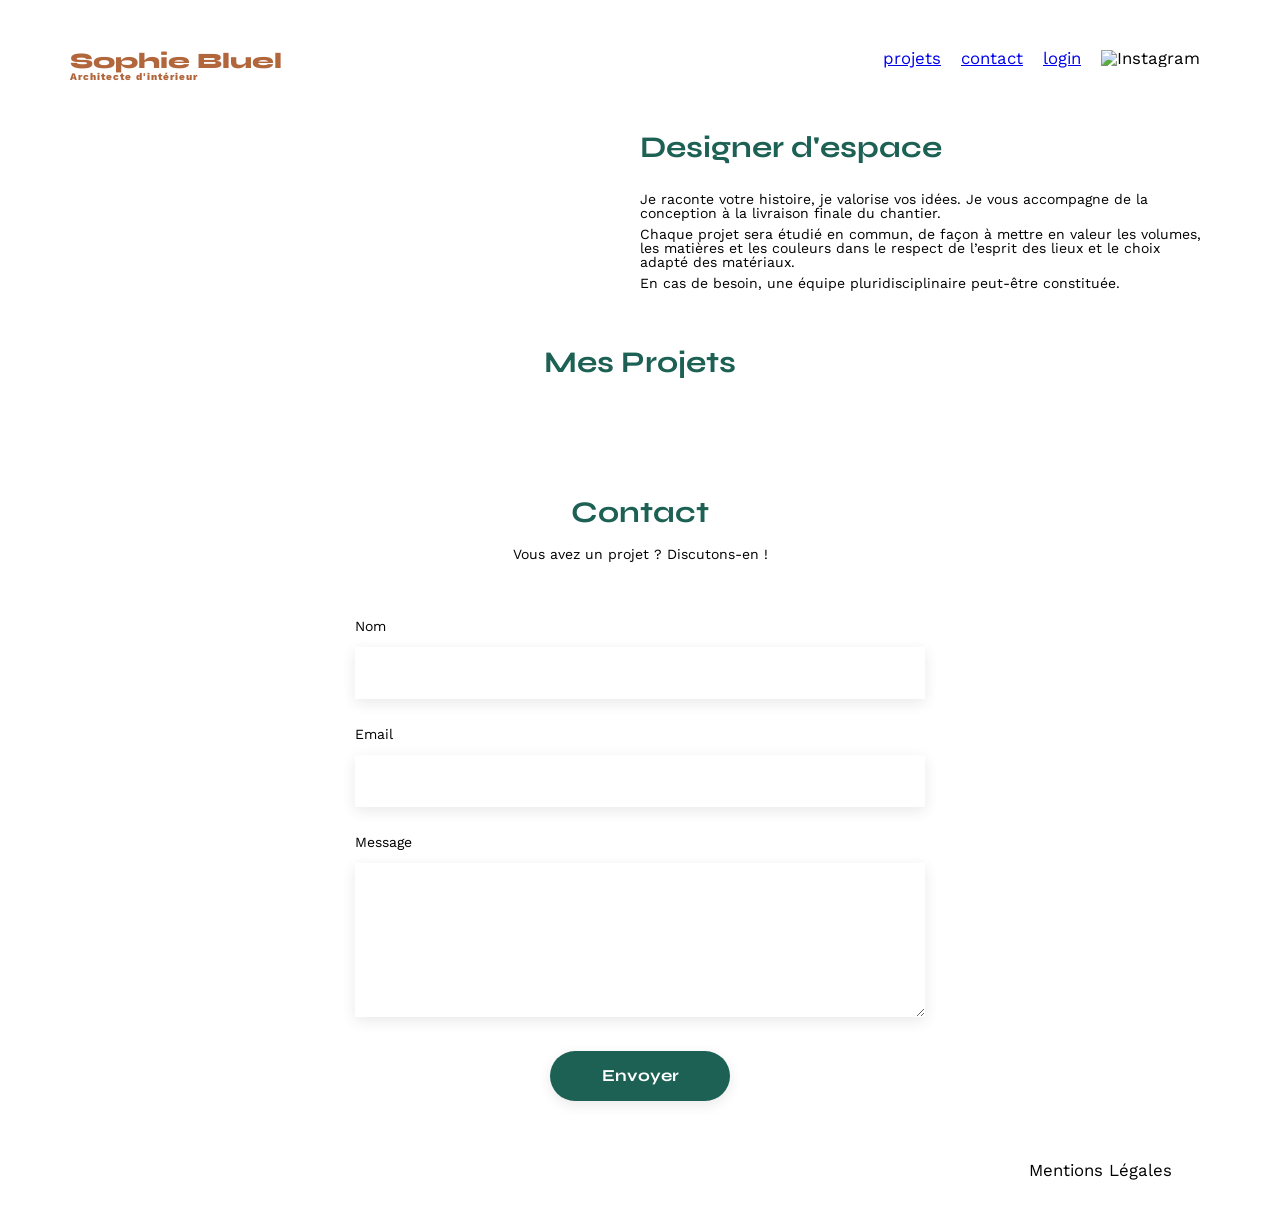
==== FrontEnd/index.html @ e51bdffd "Finalisation du projet Sophie Bluel" ====
<!DOCTYPE html>
<html lang="fr">

<head>
	<meta charset="UTF-8">
	<title>Sophie Bluel - Architecte d'intérieur</title>

	<meta name="viewport" content="width=device-width, initial-scale=1.0">

	<link rel="preconnect" href="https://fonts.googleapis.com">
	<link rel="preconnect" href="https://fonts.gstatic.com" crossorigin>

	<link
		href="https://fonts.googleapis.com/css2?family=Syne:wght@700;800&family=Work+Sans&display=swap"
		rel="stylesheet">

	<link rel="stylesheet" href="./assets/style.css">
</head>

<body>

	<!-- BANNER -->
	<div id="edit-banner">
		<p>Mode édition</p>
	</div>

	<!-- HEADER -->
	<header>

		<h1>
			Sophie Bluel
			<span>Architecte d'intérieur</span>
		</h1>

		<nav>
			<ul>

				<li>
					<a href="#portfolio">projets</a>
				</li>

				<li>
					<a href="#contact">contact</a>
				</li>

				<li id="login-link">
					<a href="login.html">login</a>
				</li>

				<li>
					<img src="./assets/icons/instagram.png" alt="Instagram">
				</li>

			</ul>
		</nav>

	</header>

	<!-- MAIN -->
	<main>

		<!-- INTRO -->
		<section id="introduction">

			<figure>
				<img src="./assets/images/sophie-bluel.png" alt="">
			</figure>

			<article>

				<h2>Designer d'espace</h2>

				<p>
					Je raconte votre histoire, je valorise vos idées.
					Je vous accompagne de la conception à la livraison finale du chantier.
				</p>

				<p>
					Chaque projet sera étudié en commun, de façon à mettre en valeur les volumes,
					les matières et les couleurs dans le respect de l’esprit des lieux et le choix adapté des matériaux.
				</p>

				<p>
					En cas de besoin, une équipe pluridisciplinaire peut-être constituée.
				</p>

			</article>

		</section>

		<!-- PORTFOLIO -->
		<section id="portfolio">

			<div class="portfolio-title">

				<h2>Mes Projets</h2>

				<button id="edit-button">
					modifier
				</button>

			</div>

			<div class="filters"></div>

			<div class="gallery"></div>

		</section>

		<!-- CONTACT -->
		<section id="contact">

			<h2>Contact</h2>

			<p>Vous avez un projet ? Discutons-en !</p>

			<form action="#" method="post">

				<label for="name">Nom</label>
				<input type="text" name="name" id="name">

				<label for="email">Email</label>
				<input type="email" name="email" id="email">

				<label for="message">Message</label>

				<textarea
					name="message"
					id="message"
					cols="30"
					rows="10"></textarea>

				<input type="submit" value="Envoyer">

			</form>

		</section>

	</main>

	<!-- FOOTER -->
	<footer>

		<nav>
			<ul>
				<li>Mentions Légales</li>
			</ul>
		</nav>

	</footer>

	<!-- MODAL -->
	<div id="modal" class="modal">

		<div class="modal-content">

			<span id="close-modal">&times;</span>

			<h3>Galerie photo</h3>

			<!-- gallery modal -->
			<div class="modal-gallery"></div>

			<!-- add photo button -->
			<button id="add-photo-button">
				Ajouter une photo
			</button>

			<!-- form add photo -->
			<form id="add-photo-form" style="display:none;">

				<input type="file" id="image">

				<input
					type="text"
					id="title"
					placeholder="Titre">

				<select id="category"></select>

				<button type="submit">
					Valider
				</button>

			</form>

		</div>

	</div>

	<!-- JS -->
	<script src="script.js"></script>

</body>
</html>
---- FrontEnd/assets/style.css ----
/* http://meyerweb.com/eric/tools/css/reset/
   v2.0 | 20110126
   License: none (public domain)
*/

html, body, div, span, applet, object, iframe,
h1, h2, h3, h4, h5, h6, p, blockquote, pre,
a, abbr, acronym, address, big, cite, code,
del, dfn, em, img, ins, kbd, q, s, samp,
small, strike, strong, sub, sup, tt, var,
b, u, i, center,
dl, dt, dd, ol, ul, li,
fieldset, form, label, legend,
table, caption, tbody, tfoot, thead, tr, th, td,
article, aside, canvas, details, embed,
figure, figcaption, footer, header, hgroup,
menu, nav, output, ruby, section, summary,
time, mark, audio, video {
	margin: 0;
	padding: 0;
	border: 0;
	font-size: 100%;
	font: inherit;
	vertical-align: baseline;
}
/* HTML5 display-role reset for older browsers */
article, aside, details, figcaption, figure,
footer, header, hgroup, menu, nav, section {
	display: block;
}
body {
	line-height: 1;
}
ol, ul {
	list-style: none;
}
blockquote, q {
	quotes: none;
}
blockquote:before, blockquote:after,
q:before, q:after {
	content: '';
	content: none;
}
table {
	border-collapse: collapse;
	border-spacing: 0;
}
/** end reset css**/
body {
	max-width: 1140px;
	margin:auto;
	font-family: 'Work Sans' ;
	font-size: 14px;
}
header {
	display: flex;
	justify-content: space-between;
	margin: 50px 0
}
section {
	margin: 50px 0
}

h1{
	display: flex;
	flex-direction: column;
	font-family: 'Syne';
	font-size: 22px;
	font-weight: 800;
	color: #B1663C
}

h1 > span {
	font-family: 'Work Sans';
	font-size:10px;
	letter-spacing: 0.1em;
;
}

h2{
	font-family: 'Syne';
	font-weight: 700;
	font-size: 30px;
	color: #1D6154
}
nav ul {
	display: flex;
	align-items: center;
	list-style-type: none;

}
nav li {
	padding: 0 10px;
	font-size: 1.2em;
}

li:hover {
	color: #B1663C;
}
#introduction {
	display: flex;
	align-items: center;
}
#introduction figure {
	flex: 1
}
#introduction img {
	display: block;
	margin: auto;
	width: 80%;
}

#introduction article {
	flex: 1
}
#introduction h2 {
	margin-bottom: 1em;
}

#introduction p {
	margin-bottom: 0.5em;
}
#portfolio h2 {
	text-align: center;
	margin-bottom: 1em;
}
.gallery {
	width: 100%;
	display: grid;
	grid-template-columns: 1fr 1fr 1fr;
	grid-column-gap: 20px;
	grid-row-gap: 20px;
}

.gallery img {
	width: 100%;

}
#contact {
	width: 50%;
margin: auto;
}
#contact > * {
	text-align: center;

}
#contact h2{
	margin-bottom: 20px;
}
#contact form {
	text-align: left;
	margin-top:30px;
	display: flex;
	flex-direction: column;
}

#contact input {
	height: 50px;
	font-size: 1.2em;
	border: none;
	box-shadow: 0px 4px 14px rgba(0, 0, 0, 0.09);
}
#contact label {
	margin: 2em 0 1em 0;
}
#contact textarea {
	border: none;
	box-shadow: 0px 4px 14px rgba(0, 0, 0, 0.09);
}

input[type="submit"]{
	font-family: 'Syne';
	font-weight: 700;
	color: white;
	background-color: #1D6154;
	margin : 2em auto ;
	width: 180px;
	text-align: center;
	border-radius: 60px ;
}

footer nav ul {
	display: flex;
	justify-content: flex-end;
	margin: 2em
}

#edit-banner {

    display: none;

    justify-content: center;
    align-items: center;

    background-color: black;
    color: white;

    height: 50px;
}

.modal {

    display: none;

    position: fixed;

    top: 0;
    left: 0;

    width: 100%;
    height: 100%;

    background-color: rgba(0,0,0,0.5);

    justify-content: center;
    align-items: center;
}

.modal-content {

    background-color: white;

    width: 500px;

    padding: 30px;

    border-radius: 10px;

    position: relative;
}

#close-modal {

    position: absolute;

    top: 20px;
    right: 20px;

    cursor: pointer;

    font-size: 24px;
}

.modal-gallery {

    display: grid;

    grid-template-columns: repeat(5, 1fr);

    gap: 10px;

    margin-top: 20px;
}

.modal-gallery img {

    width: 100%;
}

.modal-gallery figure {

    position: relative;
}

.delete-button {

    position: absolute;

    top: 5px;
    right: 5px;

    background-color: black;

    color: white;

    border: none;

    cursor: pointer;

    font-size: 12px;

    padding: 5px;
}
#add-photo-button {

    margin-top: 30px;

    background-color: #1D6154;

    color: white;

    border: none;

    padding: 10px 20px;

    border-radius: 20px;

    cursor: pointer;
}

#add-photo-form {

    flex-direction: column;

    gap: 15px;

    margin-top: 20px;
}

#add-photo-form input,
#add-photo-form select {

    padding: 10px;
}

#add-photo-form button {

    background-color: #1D6154;

    color: white;

    border: none;

    padding: 110px;

    border-radius: 20px;

    cursor: pointer;
}

/* =========================
PORTFOLIO TITLE
========================= */

.portfolio-title {

    display: flex;

    justify-content: center;

    align-items: baseline;

    gap: 20px;

    margin-bottom: 40px;
}
/* enlever ancien margin du h2 */
.portfolio-title h2 {

    margin-bottom: 10;
}

/* =========================
EDIT BUTTON
========================= */
#edit-button {

    display: none;

    background-color: #1D6154;

    color: white;

    border: none;

    padding: 8px 16px;

    border-radius: 60px;

    cursor: pointer;

    font-size: 14px;

    font-weight: 500;

    transition: 0.3s;

    position: relative;

    top: -4px;
}
#edit-button:hover {

    background-color: #14483f;
}
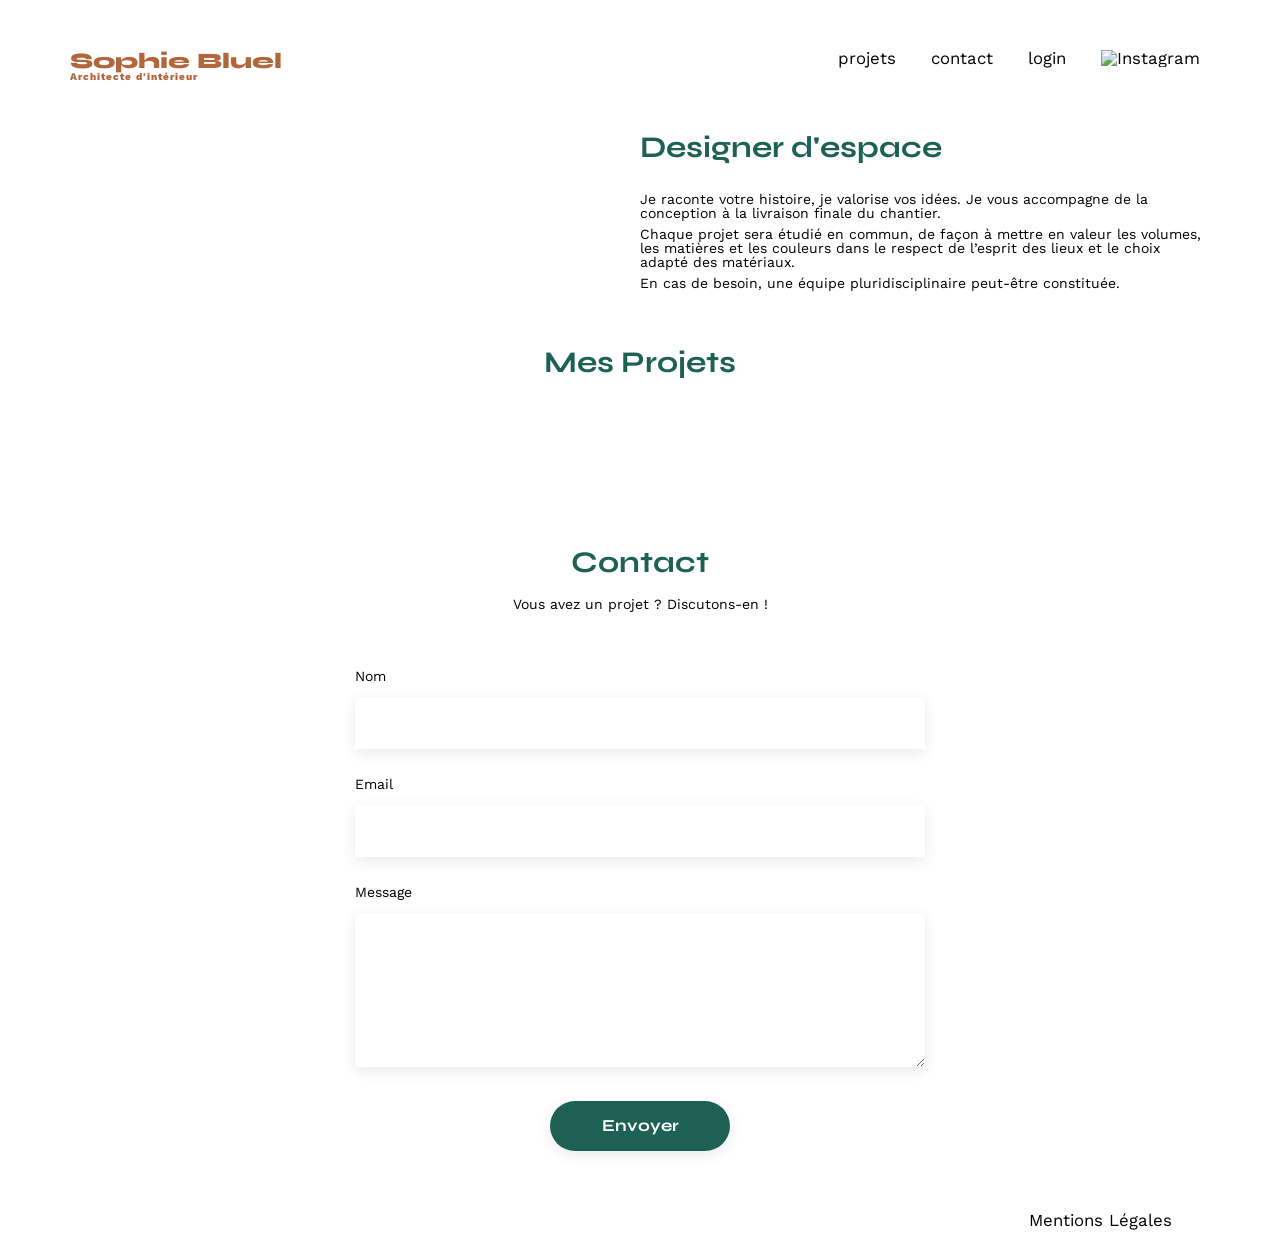
==== commit 0a0369bb: "Modifications dur login.html et sur le style.css afin d'adapter davanage a la maquette" ====
--- a/FrontEnd/index.html
+++ b/FrontEnd/index.html
@@ -21,8 +21,16 @@
 
 	<!-- BANNER -->
 	<div id="edit-banner">
-		<p>Mode édition</p>
-	</div>
+
+    <img
+        src="./assets/icons/edit.png"
+        alt="edit"
+        class="edit-icon"
+    >
+
+    <p>Mode édition</p>
+
+</div>
 
 	<!-- HEADER -->
 	<header>
--- a/FrontEnd/assets/style.css
+++ b/FrontEnd/assets/style.css
@@ -53,6 +53,30 @@
 	font-family: 'Work Sans' ;
 	font-size: 14px;
 }
+#edit-banner {
+
+    position: relative;
+
+    left: 50%;
+
+    transform: translateX(-50%);
+
+    width: 100vw;
+
+    height: 59px;
+
+    background: black;
+
+    color: white;
+
+    display: flex;
+
+    justify-content: center;
+
+    align-items: center;
+
+    gap: 10px;
+}
 header {
 	display: flex;
 	justify-content: space-between;
@@ -383,4 +407,187 @@
 #edit-button:hover {
 
     background-color: #14483f;
+}
+
+/* =========================
+FILTERS
+========================= */
+
+.filters {
+
+    display: flex;
+
+    justify-content: center;
+
+    gap: 10px;
+
+    margin-bottom: 50px;
+}
+
+.filters button {
+
+    font-family: 'Syne';
+
+    font-size: 18px;
+
+    font-weight: 690;
+
+    color: #1D6154;
+
+    background-color: white;
+
+    border: 1px solid #1D6154;
+
+    border-radius: 60px;
+
+    padding: 10px 20px;
+
+    cursor: pointer;
+
+    transition: 0.3s;
+}
+
+.filters button:hover {
+
+    background-color: #1D6154;
+
+    color: white;
+}
+
+
+nav a {
+
+    text-decoration: none;
+
+    color: black;
+}
+
+
+
+nav ul {
+
+    display: flex;
+
+    align-items: center;
+
+    gap: 15px;
+}
+
+
+nav a.active {
+
+    font-weight: 700;
+}
+
+/* LOGIN PAGE */
+
+.login-section {
+
+    width: 380px;
+
+    margin: 150px auto;
+
+    display: flex;
+
+    flex-direction: column;
+
+    align-items: center;
+}
+
+.login-section h2 {
+
+    margin-bottom: 35px;
+}
+
+#login-form {
+
+    width: 100%;
+
+    display: flex;
+
+    flex-direction: column;
+}
+
+#login-form label {
+
+    margin-bottom: 8px;
+
+    color: #3D3D3D;
+}
+
+#login-form input {
+
+    height: 50px;
+
+    border: none;
+
+    box-shadow: 0px 4px 14px rgba(0,0,0,0.09);
+
+    margin-bottom: 30px;
+}
+
+#login-form button {
+
+    width: 180px;
+
+    height: 36px;
+
+    margin: 0 auto;
+
+    border: none;
+
+    border-radius: 60px;
+
+    background: #1D6154;
+
+    color: white;
+
+    font-family: 'Syne';
+
+    cursor: pointer;
+}
+
+.forgot-password {
+
+    margin-top: 30px;
+
+    color: #3D3D3D;
+
+    font-size: 14px;
+}
+
+.active {
+
+    font-weight: 700;
+
+    color: black;
+}
+
+#error-message {
+
+    color: red;
+
+    margin-top: 15px;
+}
+
+.edit-icon {
+
+
+    width: 15px;
+
+    height: 15px;
+
+    filter: invert(1);
+}
+
+
+ /*instagram icon*/ 
+
+nav img {
+
+    width: 18px;
+
+    height: px;
+
+      
 }
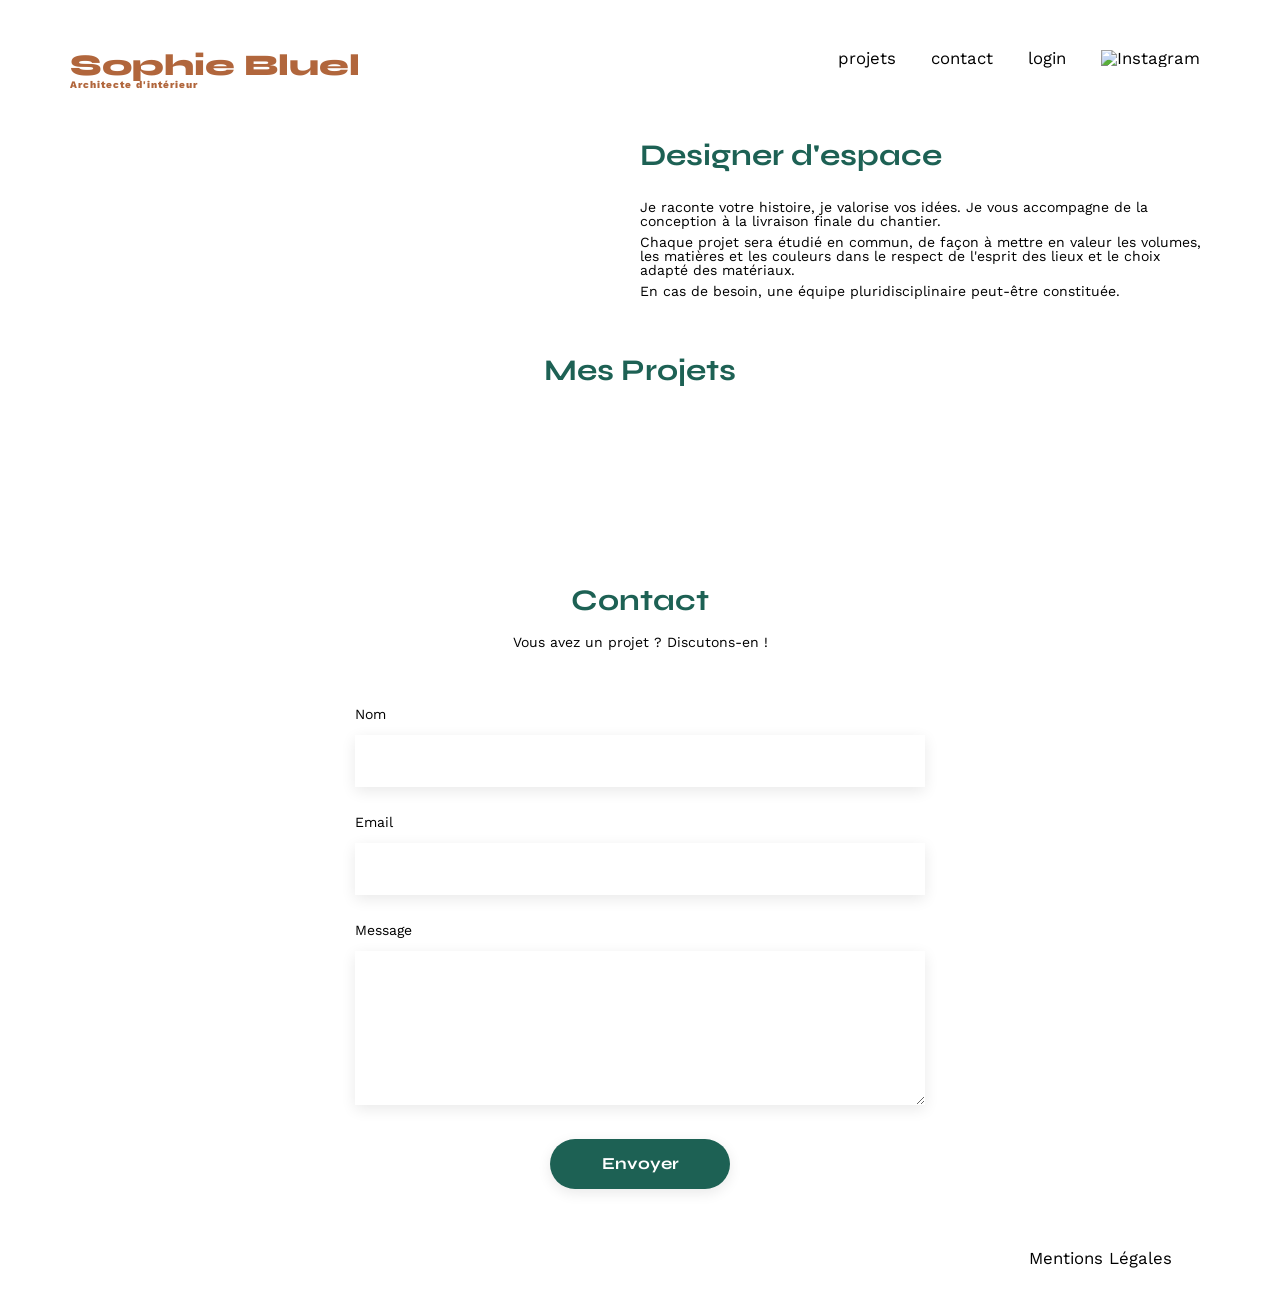
==== commit 4eea1621: "Projet Sophie Bluel terminé" ====
--- a/FrontEnd/index.html
+++ b/FrontEnd/index.html
@@ -1,203 +1,168 @@
-<!DOCTYPE html>
+<!doctype html>
 <html lang="fr">
+  <head>
+    <meta charset="UTF-8" />
+    <title>Sophie Bluel - Architecte d'intérieur</title>
+    <meta name="viewport" content="width=device-width, initial-scale=1.0" />
 
-<head>
-	<meta charset="UTF-8">
-	<title>Sophie Bluel - Architecte d'intérieur</title>
+    <link rel="preconnect" href="https://fonts.googleapis.com" />
+    <link rel="preconnect" href="https://fonts.gstatic.com" crossorigin />
 
-	<meta name="viewport" content="width=device-width, initial-scale=1.0">
+    <link
+      href="https://fonts.googleapis.com/css2?family=Syne:wght@700;800&family=Work+Sans&display=swap"
+      rel="stylesheet"
+    />
 
-	<link rel="preconnect" href="https://fonts.googleapis.com">
-	<link rel="preconnect" href="https://fonts.gstatic.com" crossorigin>
+    <link
+      rel="stylesheet"
+      href="https://cdnjs.cloudflare.com/ajax/libs/font-awesome/6.5.1/css/all.min.css"
+    />
 
-	<link
-		href="https://fonts.googleapis.com/css2?family=Syne:wght@700;800&family=Work+Sans&display=swap"
-		rel="stylesheet">
+    <link rel="stylesheet" href="./assets/style.css" />
+  </head>
 
-	<link rel="stylesheet" href="./assets/style.css">
-</head>
+  <body>
+    <div id="edit-banner">
+      <i class="fa-regular fa-pen-to-square"></i>
+      <p>Mode édition</p>
+    </div>
 
-<body>
+    <header>
+      <h1>
+        Sophie Bluel
+        <span>Architecte d'intérieur</span>
+      </h1>
+      <nav>
+        <ul>
+          <li><a href="#portfolio">projets</a></li>
+          <li><a href="#contact">contact</a></li>
+          <li id="login-link"><a href="login.html">login</a></li>
+          <li>
+            <a href="https://www.instagram.com/" target="_blank">
+              <img src="./assets/icons/instagram.png" alt="Instagram" />
+            </a>
+          </li>
+        </ul>
+      </nav>
+    </header>
 
-	<!-- BANNER -->
-	<div id="edit-banner">
+    <main>
+      <section id="introduction">
+        <figure>
+          <img src="./assets/images/sophie-bluel.png" alt="" />
+        </figure>
+        <article>
+          <h2>Designer d'espace</h2>
+          <p>
+            Je raconte votre histoire, je valorise vos idées. Je vous accompagne
+            de la conception à la livraison finale du chantier.
+          </p>
+          <p>
+            Chaque projet sera étudié en commun, de façon à mettre en valeur les
+            volumes, les matières et les couleurs dans le respect de l'esprit
+            des lieux et le choix adapté des matériaux.
+          </p>
+          <p>
+            En cas de besoin, une équipe pluridisciplinaire peut-être
+            constituée.
+          </p>
+        </article>
+      </section>
 
-    <img
-        src="./assets/icons/edit.png"
-        alt="edit"
-        class="edit-icon"
-    >
+      <section id="portfolio">
+        <div class="portfolio-title">
+          <h2>Mes Projets</h2>
 
-    <p>Mode édition</p>
+          <div id="edit-button">
+            <i class="fa-regular fa-pen-to-square"></i>
 
-</div>
+            <span>modifier</span>
+          </div>
+        </div>
+        <div class="filters"></div>
+        <div class="gallery"></div>
+      </section>
 
-	<!-- HEADER -->
-	<header>
+      <section id="contact">
+        <h2>Contact</h2>
+        <p>Vous avez un projet ? Discutons-en !</p>
+        <form action="#" method="post">
+          <label for="name">Nom</label>
+          <input type="text" name="name" id="name" />
+          <label for="email">Email</label>
+          <input type="email" name="email" id="email" />
+          <label for="message">Message</label>
+          <textarea name="message" id="message" cols="30" rows="10"></textarea>
+          <input type="submit" value="Envoyer" />
+        </form>
+      </section>
+    </main>
 
-		<h1>
-			Sophie Bluel
-			<span>Architecte d'intérieur</span>
-		</h1>
+    <footer>
+      <nav>
+        <ul>
+          <li>Mentions Légales</li>
+        </ul>
+      </nav>
+    </footer>
 
-		<nav>
-			<ul>
+    <div id="modal" class="modal">
+      <div class="modal-content">
+        <span id="back-modal">&#8249;</span>
+        <span id="close-modal">&times;</span>
+        <h3 id="modal-title">Galerie photo</h3>
 
-				<li>
-					<a href="#portfolio">projets</a>
-				</li>
+        <!-- VUE GALERIE -->
+        <div class="modal-gallery"></div>
+        <hr class="separator" />
+        <button id="add-photo-button">Ajouter une photo</button>
 
-				<li>
-					<a href="#contact">contact</a>
-				</li>
+        <!-- VUE FORMULAIRE -->
+        <form id="add-photo-form">
+          <div class="image-preview">
+            <svg
+              id="preview-placeholder"
+              xmlns="http://www.w3.org/2000/svg"
+              width="80"
+              height="80"
+              viewBox="0 0 24 24"
+              fill="#c8c8c8"
+              stroke="none"
+            >
+              <rect x="1" y="3" width="22" height="18" rx="2" fill="#d9d9d9" />
+              <circle cx="8" cy="9" r="2" fill="#b0b0b0" />
+              <polygon points="1,21 8,13 13,17 17,12 23,21" fill="#b8b8b8" />
+            </svg>
+            <img
+              id="preview-image"
+              style="
+                display: none;
+                width: 120px;
+                height: 120px;
+                object-fit: cover;
+              "
+              alt="preview"
+            />
+            <!-- ✅ Αυτό έλειπε! -->
+            <input
+              type="file"
+              id="image"
+              accept="image/png, image/jpeg"
+              style="display: none"
+            />
+            <label class="upload-button" for="image">+ Ajouter photo</label>
+            <p>jpg, png : 4mo max</p>
+          </div>
+          <label for="title">Titre</label>
+          <input type="text" id="title" />
+          <label for="category">Catégorie</label>
+          <select id="category"></select>
+          <hr class="separator-form" />
+          <button type="submit">Valider</button>
+        </form>
+      </div>
+    </div>
 
-				<li id="login-link">
-					<a href="login.html">login</a>
-				</li>
-
-				<li>
-					<img src="./assets/icons/instagram.png" alt="Instagram">
-				</li>
-
-			</ul>
-		</nav>
-
-	</header>
-
-	<!-- MAIN -->
-	<main>
-
-		<!-- INTRO -->
-		<section id="introduction">
-
-			<figure>
-				<img src="./assets/images/sophie-bluel.png" alt="">
-			</figure>
-
-			<article>
-
-				<h2>Designer d'espace</h2>
-
-				<p>
-					Je raconte votre histoire, je valorise vos idées.
-					Je vous accompagne de la conception à la livraison finale du chantier.
-				</p>
-
-				<p>
-					Chaque projet sera étudié en commun, de façon à mettre en valeur les volumes,
-					les matières et les couleurs dans le respect de l’esprit des lieux et le choix adapté des matériaux.
-				</p>
-
-				<p>
-					En cas de besoin, une équipe pluridisciplinaire peut-être constituée.
-				</p>
-
-			</article>
-
-		</section>
-
-		<!-- PORTFOLIO -->
-		<section id="portfolio">
-
-			<div class="portfolio-title">
-
-				<h2>Mes Projets</h2>
-
-				<button id="edit-button">
-					modifier
-				</button>
-
-			</div>
-
-			<div class="filters"></div>
-
-			<div class="gallery"></div>
-
-		</section>
-
-		<!-- CONTACT -->
-		<section id="contact">
-
-			<h2>Contact</h2>
-
-			<p>Vous avez un projet ? Discutons-en !</p>
-
-			<form action="#" method="post">
-
-				<label for="name">Nom</label>
-				<input type="text" name="name" id="name">
-
-				<label for="email">Email</label>
-				<input type="email" name="email" id="email">
-
-				<label for="message">Message</label>
-
-				<textarea
-					name="message"
-					id="message"
-					cols="30"
-					rows="10"></textarea>
-
-				<input type="submit" value="Envoyer">
-
-			</form>
-
-		</section>
-
-	</main>
-
-	<!-- FOOTER -->
-	<footer>
-
-		<nav>
-			<ul>
-				<li>Mentions Légales</li>
-			</ul>
-		</nav>
-
-	</footer>
-
-	<!-- MODAL -->
-	<div id="modal" class="modal">
-
-		<div class="modal-content">
-
-			<span id="close-modal">&times;</span>
-
-			<h3>Galerie photo</h3>
-
-			<!-- gallery modal -->
-			<div class="modal-gallery"></div>
-
-			<!-- add photo button -->
-			<button id="add-photo-button">
-				Ajouter une photo
-			</button>
-
-			<!-- form add photo -->
-			<form id="add-photo-form" style="display:none;">
-
-				<input type="file" id="image">
-
-				<input
-					type="text"
-					id="title"
-					placeholder="Titre">
-
-				<select id="category"></select>
-
-				<button type="submit">
-					Valider
-				</button>
-
-			</form>
-
-		</div>
-
-	</div>
-
-	<!-- JS -->
-	<script src="script.js"></script>
-
-</body>
-</html>+    <script src="script.js"></script>
+  </body>
+</html>
--- a/FrontEnd/assets/style.css
+++ b/FrontEnd/assets/style.css
@@ -3,591 +3,691 @@
    License: none (public domain)
 */
 
-html, body, div, span, applet, object, iframe,
-h1, h2, h3, h4, h5, h6, p, blockquote, pre,
-a, abbr, acronym, address, big, cite, code,
-del, dfn, em, img, ins, kbd, q, s, samp,
-small, strike, strong, sub, sup, tt, var,
-b, u, i, center,
-dl, dt, dd, ol, ul, li,
-fieldset, form, label, legend,
-table, caption, tbody, tfoot, thead, tr, th, td,
-article, aside, canvas, details, embed,
-figure, figcaption, footer, header, hgroup,
-menu, nav, output, ruby, section, summary,
-time, mark, audio, video {
-	margin: 0;
-	padding: 0;
-	border: 0;
-	font-size: 100%;
-	font: inherit;
-	vertical-align: baseline;
-}
-/* HTML5 display-role reset for older browsers */
-article, aside, details, figcaption, figure,
-footer, header, hgroup, menu, nav, section {
-	display: block;
+html,
+body,
+div,
+span,
+applet,
+object,
+iframe,
+h1,
+h2,
+h3,
+h4,
+h5,
+h6,
+p,
+blockquote,
+pre,
+a,
+abbr,
+acronym,
+address,
+big,
+cite,
+code,
+del,
+dfn,
+em,
+img,
+ins,
+kbd,
+q,
+s,
+samp,
+small,
+strike,
+strong,
+sub,
+sup,
+tt,
+var,
+b,
+u,
+i,
+center,
+dl,
+dt,
+dd,
+ol,
+ul,
+li,
+fieldset,
+form,
+label,
+legend,
+table,
+caption,
+tbody,
+tfoot,
+thead,
+tr,
+th,
+td,
+article,
+aside,
+canvas,
+details,
+embed,
+figure,
+figcaption,
+footer,
+header,
+hgroup,
+menu,
+nav,
+output,
+ruby,
+section,
+summary,
+time,
+mark,
+audio,
+video {
+  margin: 0;
+  padding: 0;
+  border: 0;
+  font-size: 100%;
+  font: inherit;
+  vertical-align: baseline;
+}
+article,
+aside,
+details,
+figcaption,
+figure,
+footer,
+header,
+hgroup,
+menu,
+nav,
+section {
+  display: block;
 }
 body {
-	line-height: 1;
-}
-ol, ul {
-	list-style: none;
-}
-blockquote, q {
-	quotes: none;
-}
-blockquote:before, blockquote:after,
-q:before, q:after {
-	content: '';
-	content: none;
+  line-height: 1;
+}
+ol,
+ul {
+  list-style: none;
+}
+blockquote,
+q {
+  quotes: none;
+}
+blockquote:before,
+blockquote:after,
+q:before,
+q:after {
+  content: "";
+  content: none;
 }
 table {
-	border-collapse: collapse;
-	border-spacing: 0;
+  border-collapse: collapse;
+  border-spacing: 0;
 }
 /** end reset css**/
+
 body {
-	max-width: 1140px;
-	margin:auto;
-	font-family: 'Work Sans' ;
-	font-size: 14px;
-}
+  max-width: 1140px;
+  margin: auto;
+  font-family: "Work Sans";
+  font-size: 14px;
+}
+
 #edit-banner {
-
-    position: relative;
-
-    left: 50%;
-
-    transform: translateX(-50%);
-
-    width: 100vw;
-
-    height: 59px;
-
-    background: black;
-
-    color: white;
-
-    display: flex;
-
-    justify-content: center;
-
-    align-items: center;
-
-    gap: 10px;
-}
+  display: none;
+  position: relative;
+  left: 50%;
+  transform: translateX(-50%);
+  width: 100vw;
+  height: 59px;
+  background: black;
+  color: white;
+  justify-content: center;
+  align-items: center;
+  gap: 10px;
+  font-weight: 500;
+}
+
 header {
-	display: flex;
-	justify-content: space-between;
-	margin: 50px 0
-}
+  display: flex;
+  justify-content: space-between;
+  margin: 50px 0;
+}
+
 section {
-	margin: 50px 0
-}
-
-h1{
-	display: flex;
-	flex-direction: column;
-	font-family: 'Syne';
-	font-size: 22px;
-	font-weight: 800;
-	color: #B1663C
+  margin: 50px 0;
+}
+
+h1 {
+  display: flex;
+  flex-direction: column;
+  font-family: "Syne";
+  font-size: 30px;
+  font-weight: 800;
+  color: #b1663c;
 }
 
 h1 > span {
-	font-family: 'Work Sans';
-	font-size:10px;
-	letter-spacing: 0.1em;
-;
-}
-
-h2{
-	font-family: 'Syne';
-	font-weight: 700;
-	font-size: 30px;
-	color: #1D6154
-}
+  font-family: "Work Sans";
+  font-size: 10px;
+  letter-spacing: 0.1em;
+}
+
+h2 {
+  font-family: "Syne";
+  font-weight: 700;
+  font-size: 30px;
+  color: #1d6154;
+}
+
 nav ul {
-	display: flex;
-	align-items: center;
-	list-style-type: none;
-
-}
+  display: flex;
+  align-items: center;
+  list-style-type: none;
+  gap: 15px;
+}
+
 nav li {
-	padding: 0 10px;
-	font-size: 1.2em;
+  padding: 0 10px;
+  font-size: 1.2em;
 }
 
 li:hover {
-	color: #B1663C;
-}
+  color: #b1663c;
+}
+
+nav a {
+  text-decoration: none;
+  color: black;
+}
+
+nav a.active {
+  font-weight: 700;
+}
+
+nav img {
+  width: 20px !important;
+  height: 20px !important;
+}
+
+/* =========================
+   INTRODUCTION
+========================= */
+
 #introduction {
-	display: flex;
-	align-items: center;
+  display: flex;
+  align-items: center;
 }
 #introduction figure {
-	flex: 1
+  flex: 1;
 }
 #introduction img {
-	display: block;
-	margin: auto;
-	width: 80%;
-}
-
+  display: block;
+  margin: auto;
+  width: 80%;
+}
 #introduction article {
-	flex: 1
+  flex: 1;
 }
 #introduction h2 {
-	margin-bottom: 1em;
-}
-
+  margin-bottom: 1em;
+}
 #introduction p {
-	margin-bottom: 0.5em;
-}
+  margin-bottom: 0.5em;
+}
+
+/* =========================
+   PORTFOLIO
+========================= */
+
 #portfolio h2 {
-	text-align: center;
-	margin-bottom: 1em;
-}
+  text-align: center;
+  margin-bottom: 1em;
+}
+
+.portfolio-title {
+  display: flex;
+  justify-content: center;
+  align-items: baseline;
+  gap: 20px;
+  margin-bottom: 60px;
+}
+
+.portfolio-title h2 {
+  margin-bottom: 10px;
+}
+
+/* =========================
+   GALLERY
+========================= */
+
 .gallery {
-	width: 100%;
-	display: grid;
-	grid-template-columns: 1fr 1fr 1fr;
-	grid-column-gap: 20px;
-	grid-row-gap: 20px;
+  margin-top: 60px;
+  width: 100%;
+  display: grid;
+  grid-template-columns: 1fr 1fr 1fr;
+  grid-column-gap: 20px;
+  grid-row-gap: 20px;
 }
 
 .gallery img {
-	width: 100%;
-
-}
+  width: 100%;
+}
+
+/* =========================
+   FILTERS
+========================= */
+
+.filters {
+  display: flex;
+  justify-content: center;
+  gap: 10px;
+  margin-bottom: 50px;
+}
+
+.filters button {
+  font-family: "Syne";
+  font-size: 18px;
+  font-weight: 690;
+  color: #1d6154;
+  background-color: white;
+  border: 1px solid #1d6154;
+  border-radius: 60px;
+  padding: 10px 20px;
+  cursor: pointer;
+  transition: 0.3s;
+}
+
+.filters button:hover {
+  background-color: #1d6154;
+  color: white;
+}
+
+/* =========================
+   EDIT BUTTON
+========================= */
+
+#edit-button {
+  margin-left: 10px;
+
+  position: relative;
+  display: none;
+  align-items: center;
+  gap: 8px;
+  cursor: pointer;
+  background: none;
+  border: none;
+  color: black;
+  font-size: 14px;
+  top: -2px;
+}
+
+#edit-button i {
+  font-size: 15px;
+}
+
+.edit-icon-project {
+  width: 15px;
+  height: 15px;
+  filter: none;
+}
+
+#edit-button:hover {
+  opacity: 0.8;
+}
+/* =========================
+   CONTACT
+========================= */
+
 #contact {
-	width: 50%;
-margin: auto;
+  width: 50%;
+  margin: auto;
 }
 #contact > * {
-	text-align: center;
-
-}
-#contact h2{
-	margin-bottom: 20px;
-}
+  text-align: center;
+}
+#contact h2 {
+  margin-bottom: 20px;
+}
+
 #contact form {
-	text-align: left;
-	margin-top:30px;
-	display: flex;
-	flex-direction: column;
+  text-align: left;
+  margin-top: 30px;
+  display: flex;
+  flex-direction: column;
 }
 
 #contact input {
-	height: 50px;
-	font-size: 1.2em;
-	border: none;
-	box-shadow: 0px 4px 14px rgba(0, 0, 0, 0.09);
-}
+  height: 50px;
+  font-size: 1.2em;
+  border: none;
+  box-shadow: 0px 4px 14px rgba(0, 0, 0, 0.09);
+}
+
 #contact label {
-	margin: 2em 0 1em 0;
-}
+  margin: 2em 0 1em 0;
+}
+
 #contact textarea {
-	border: none;
-	box-shadow: 0px 4px 14px rgba(0, 0, 0, 0.09);
-}
-
-input[type="submit"]{
-	font-family: 'Syne';
-	font-weight: 700;
-	color: white;
-	background-color: #1D6154;
-	margin : 2em auto ;
-	width: 180px;
-	text-align: center;
-	border-radius: 60px ;
-}
+  border: none;
+  box-shadow: 0px 4px 14px rgba(0, 0, 0, 0.09);
+}
+
+input[type="submit"] {
+  font-family: "Syne";
+  font-weight: 700;
+  color: white;
+  background-color: #1d6154;
+  margin: 2em auto;
+  width: 180px;
+  text-align: center;
+  border-radius: 60px;
+}
+
+/* =========================
+   FOOTER
+========================= */
 
 footer nav ul {
-	display: flex;
-	justify-content: flex-end;
-	margin: 2em
-}
-
-#edit-banner {
-
-    display: none;
-
-    justify-content: center;
-    align-items: center;
-
-    background-color: black;
-    color: white;
-
-    height: 50px;
-}
+  display: flex;
+  justify-content: flex-end;
+  margin: 2em;
+}
+
+/* =========================
+   MODAL
+========================= */
 
 .modal {
-
-    display: none;
-
-    position: fixed;
-
-    top: 0;
-    left: 0;
-
-    width: 100%;
-    height: 100%;
-
-    background-color: rgba(0,0,0,0.5);
-
-    justify-content: center;
-    align-items: center;
-}
-
+  display: none;
+  position: fixed;
+  top: 0;
+  left: 0;
+  width: 100%;
+  height: 100%;
+  background-color: rgba(0, 0, 0, 0.5);
+  justify-content: center;
+  align-items: center;
+}
+
+/* ✅ flexbox ώστε τα παιδιά να κατανέμονται σωστά */
 .modal-content {
-
-    background-color: white;
-
-    width: 500px;
-
-    padding: 30px;
-
-    border-radius: 10px;
-
-    position: relative;
-}
-
+  background-color: white;
+  width: 500px;
+  height: 550px;
+  padding: 30px 45px;
+  border-radius: 10px;
+  position: relative;
+  display: flex;
+  flex-direction: column;
+}
+
+.modal-content h3 {
+  text-align: center;
+  font-size: 26px;
+  font-weight: 400;
+  margin-bottom: 30px;
+  flex-shrink: 0;
+}
+
+#back-modal {
+  display: none;
+  position: absolute;
+  left: 30px;
+  top: 30px;
+  cursor: pointer;
+  font-size: 28px;
+  font-weight: 300; /* ✅ λεπτό */
+}
 #close-modal {
-
-    position: absolute;
-
-    top: 20px;
-    right: 20px;
-
-    cursor: pointer;
-
-    font-size: 24px;
-}
+  position: absolute;
+  right: 30px;
+  top: 30px;
+  cursor: pointer;
+  font-size: 24px;
+}
+
+/* =========================
+   MODAL GALLERY
+========================= */
 
 .modal-gallery {
-
-    display: grid;
-
-    grid-template-columns: repeat(5, 1fr);
-
-    gap: 10px;
-
-    margin-top: 20px;
+  display: grid;
+  grid-template-columns: repeat(5, 80px);
+  gap: 10px;
+  justify-content: center;
+  align-content: start;
+  flex: 1;
+  overflow-y: auto; /* scroll  */
+  min-height: 0; /* necessaire pour scroll en flexbox */
 }
 
 .modal-gallery img {
-
-    width: 100%;
+  width: 80px;
+  height: 108px;
+  object-fit: cover;
 }
 
 .modal-gallery figure {
-
-    position: relative;
+  position: relative;
 }
 
 .delete-button {
-
-    position: absolute;
-
-    top: 5px;
-    right: 5px;
-
-    background-color: black;
-
-    color: white;
-
-    border: none;
-
-    cursor: pointer;
-
-    font-size: 12px;
-
-    padding: 5px;
-}
+  position: absolute;
+  top: 3px;
+  right: 3px;
+  width: 16px;
+  height: 16px;
+  padding: 0;
+  font-size: 9px;
+  background: black;
+  color: white;
+  border: none;
+  cursor: pointer;
+}
+
+/* =========================
+   SEPARATOR galerie — normal flow, pas absolute
+========================= */
+
+.separator {
+  width: 100%;
+  margin: 0px 0 34px;
+  border: none;
+  border-top: 1px solid #b3b3b3;
+  flex-shrink: 0;
+}
+
+/* =========================
+   BOUTON "Ajouter une photo" — normal flow
+========================= */
+
 #add-photo-button {
-
-    margin-top: 30px;
-
-    background-color: #1D6154;
-
-    color: white;
-
-    border: none;
-
-    padding: 10px 20px;
-
-    border-radius: 20px;
-
-    cursor: pointer;
-}
-
+  display: block;
+  width: 237px;
+  height: 36px;
+  margin: 0 auto 10px;
+  background-color: #1d6154;
+  color: white;
+  border: none;
+  border-radius: 60px;
+  font-family: "Syne";
+  cursor: pointer;
+  flex-shrink: 0;
+}
+
+/* =========================
+   SEPARATOR FORM
+========================= */
+
+.separator-form {
+  width: 100%;
+  margin: 18px 0 10px;
+  border: none;
+  border-top: 1px solid #b3b3b3;
+  flex-shrink: 0;
+}
+
+/* =========================
+   ADD PHOTO FORM
+========================= */
 #add-photo-form {
-
-    flex-direction: column;
-
-    gap: 15px;
-
-    margin-top: 20px;
+  display: none;
+  flex-direction: column;
+  gap: 12px;
+  margin-top: 35px;
+}
+
+#add-photo-form label {
+  margin-bottom: 4px;
+  color: #000000;
 }
 
 #add-photo-form input,
 #add-photo-form select {
-
-    padding: 10px;
-}
-
+  height: 50px;
+  padding: 0 15px; /* ✅ ήταν 152px - λάθος! */
+  border: none;
+  box-shadow: 0px 4px 14px rgba(0, 0, 0, 0.09);
+  width: 100%; /* ✅ πρόσθεσε αυτό */
+  box-sizing: border-box; /* ✅ και αυτό */
+}
+
+/* ✅ Valider — normal flow, jamais absolute */
 #add-photo-form button {
-
-    background-color: #1D6154;
-
-    color: white;
-
-    border: none;
-
-    padding: 110px;
-
-    border-radius: 20px;
-
-    cursor: pointer;
-}
-
-/* =========================
-PORTFOLIO TITLE
-========================= */
-
-.portfolio-title {
-
-    display: flex;
-
-    justify-content: center;
-
-    align-items: baseline;
-
-    gap: 20px;
-
-    margin-bottom: 40px;
-}
-/* enlever ancien margin du h2 */
-.portfolio-title h2 {
-
-    margin-bottom: 10;
-}
-
-/* =========================
-EDIT BUTTON
-========================= */
-#edit-button {
-
-    display: none;
-
-    background-color: #1D6154;
-
-    color: white;
-
-    border: none;
-
-    padding: 8px 16px;
-
-    border-radius: 60px;
-
-    cursor: pointer;
-
-    font-size: 14px;
-
-    font-weight: 500;
-
-    transition: 0.3s;
-
-    position: relative;
-
-    top: -4px;
-}
-#edit-button:hover {
-
-    background-color: #14483f;
-}
-
-/* =========================
-FILTERS
-========================= */
-
-.filters {
-
-    display: flex;
-
-    justify-content: center;
-
-    gap: 10px;
-
-    margin-bottom: 50px;
-}
-
-.filters button {
-
-    font-family: 'Syne';
-
-    font-size: 18px;
-
-    font-weight: 690;
-
-    color: #1D6154;
-
-    background-color: white;
-
-    border: 1px solid #1D6154;
-
-    border-radius: 60px;
-
-    padding: 10px 20px;
-
-    cursor: pointer;
-
-    transition: 0.3s;
-}
-
-.filters button:hover {
-
-    background-color: #1D6154;
-
-    color: white;
-}
-
-
-nav a {
-
-    text-decoration: none;
-
-    color: black;
-}
-
-
-
-nav ul {
-
-    display: flex;
-
-    align-items: center;
-
-    gap: 15px;
-}
-
-
-nav a.active {
-
-    font-weight: 700;
-}
-
-/* LOGIN PAGE */
+  width: 237px;
+  height: 36px;
+  margin: 10px auto 0;
+  border: none;
+  border-radius: 60px;
+  background-color: #1d6154;
+  color: white;
+  font-family: "Syne";
+  font-size: 14px;
+  font-weight: 700;
+  cursor: pointer;
+}
+
+/* =========================
+   IMAGE PREVIEW
+========================= */
+
+.image-preview {
+  width: 100%; /* ✅ ήταν 80% */
+  height: 150px; /* ✅ ήταν 180px */
+  margin: 0 auto 15px;
+  background: #e8f1f6;
+  display: flex;
+  flex-direction: column;
+  justify-content: center;
+  align-items: center;
+  gap: 8px;
+  flex-shrink: 0;
+}
+
+.image-preview img {
+  width: 50px;
+  opacity: 0.4;
+}
+
+.image-preview p {
+  font-size: 10px;
+  color: #444444;
+}
+
+.upload-button {
+  background: #e8e8e8;
+  color: #2e5971 !important;
+  width: 173px;
+  height: 36px;
+  border-radius: 50px;
+  display: flex;
+  align-items: center;
+  justify-content: center;
+  cursor: pointer;
+  font-size: 14px;
+}
+
+/* =========================
+   LOGIN PAGE
+========================= */
 
 .login-section {
-
-    width: 380px;
-
-    margin: 150px auto;
-
-    display: flex;
-
-    flex-direction: column;
-
-    align-items: center;
+  width: 380px;
+  margin: 150px auto;
+  display: flex;
+  flex-direction: column;
+  align-items: center;
 }
 
 .login-section h2 {
-
-    margin-bottom: 35px;
-}
-
+  font-size: 30px;
+  font-weight: 700;
+  color: #1d6154;
+  margin-bottom: 35px;
+}
 #login-form {
-
-    width: 100%;
-
-    display: flex;
-
-    flex-direction: column;
+  width: 100%;
+  display: flex;
+  flex-direction: column;
 }
 
 #login-form label {
-
-    margin-bottom: 8px;
-
-    color: #3D3D3D;
+  margin-bottom: 8px;
+  color: #3d3d3d;
 }
 
 #login-form input {
-
-    height: 50px;
-
-    border: none;
-
-    box-shadow: 0px 4px 14px rgba(0,0,0,0.09);
-
-    margin-bottom: 30px;
+  height: 50px;
+  border: none;
+  box-shadow: 0px 4px 14px rgba(0, 0, 0, 0.09);
+  margin-bottom: 30px;
 }
 
 #login-form button {
-
-    width: 180px;
-
-    height: 36px;
-
-    margin: 0 auto;
-
-    border: none;
-
-    border-radius: 60px;
-
-    background: #1D6154;
-
-    color: white;
-
-    font-family: 'Syne';
-
-    cursor: pointer;
+  width: 180px;
+  height: 36px;
+  margin: 0 auto;
+  border: none;
+  border-radius: 60px;
+  background: #1d6154;
+  color: white;
+  font-family: "Syne";
+  cursor: pointer;
 }
 
 .forgot-password {
-
-    margin-top: 30px;
-
-    color: #3D3D3D;
-
-    font-size: 14px;
+  margin-top: 30px;
+  color: #3d3d3d;
+  font-size: 14px;
 }
 
 .active {
-
-    font-weight: 700;
-
-    color: black;
+  font-weight: 700;
+  color: black;
 }
 
 #error-message {
-
-    color: red;
-
-    margin-top: 15px;
+  color: red;
+  margin-top: 15px;
 }
 
 .edit-icon {
-
-
-    width: 15px;
-
-    height: 15px;
-
-    filter: invert(1);
-}
-
-
- /*instagram icon*/ 
-
-nav img {
-
-    width: 18px;
-
-    height: px;
-
-      
-}+  width: 15px;
+  height: 15px;
+  filter: invert(1);
+}
+
+#add-photo-form button[type="submit"]:disabled {
+  background-color: #e8e8e8;
+  color: #ffffff;
+  cursor: not-allowed;
+}
+
+#preview-image {
+  max-width: 120px;
+  max-height: 120px;
+  object-fit: cover;
+}
